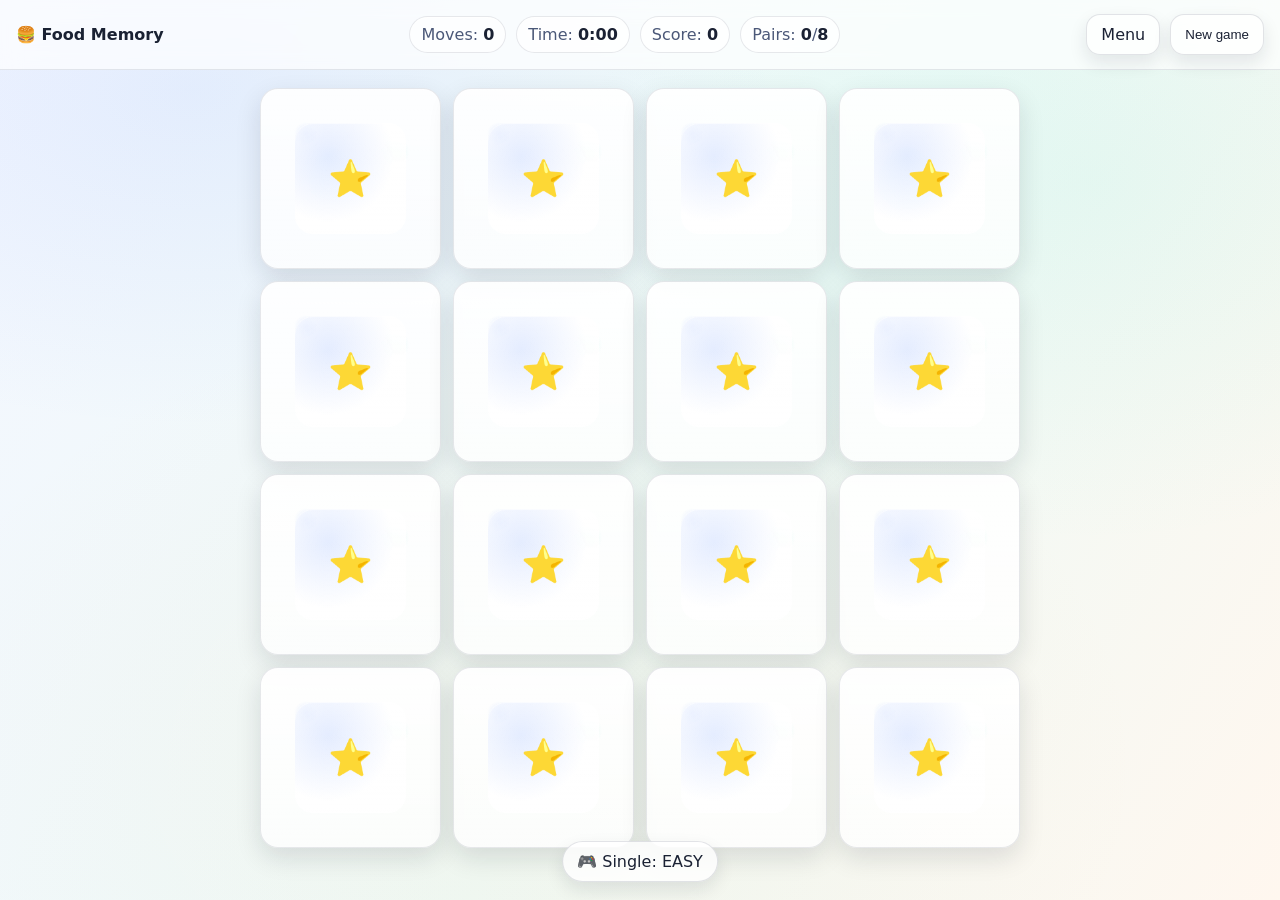
==== game.html @ fc857e8d "Add files via upload" ====
<!doctype html>
<html lang="ro">
<head>
  <meta charset="utf-8" />
  <meta name="viewport" content="width=device-width,initial-scale=1" />
  <title>Food Memory – Game</title>
  <link rel="stylesheet" href="style.css?v=20" />
</head>
<body class="gamePage">

  <header class="topbar">
    <div class="brand">🍔 Food Memory</div>

    <!-- SINGLE HUD -->
    <div id="hudSingle" class="stats">
      <div class="pill">Moves: <span id="moves">0</span></div>
      <div class="pill">Time: <span id="time">0:00</span></div>
      <div class="pill">Score: <span id="score">0</span></div>
      <div class="pill">Pairs: <span id="pairs">0</span>/<span id="totalPairs">0</span></div>
    </div>

    <!-- MULTI HUD -->
    <div id="hudMulti" class="stats hidden">
      <div class="pill">P1: <span id="p1">0</span></div>
      <div class="pill">P2: <span id="p2">0</span></div>
      <div class="pill">Turn: <span id="turn">P1</span></div>
      <div class="pill">Time: <span id="time2">0:00</span></div>
      <div class="pill">Pairs: <span id="pairs2">0</span>/<span id="totalPairs2">0</span></div>
    </div>

    <div class="actions">
      <a class="btnLink" href="index.html">Menu</a>
      <button id="newGameBtn" type="button">New game</button>
    </div>
  </header>

  <main class="wrap">
    <section id="board" class="board" aria-label="Memory board"></section>
  </main>

  <div id="toast" class="toast hidden"></div>

  <script src="game.js?v=6"></script>
</body>
</html>
---- style.css ----
:root{
  --bgA:#f4f7ff;
  --bgB:#eefaf7;
  --bgC:#fff7ef;

  --text:#1a2133;
  --muted:#4b5878;

  --shadow: 0 10px 26px rgba(15, 25, 45, .12);
  --shadow2: 0 8px 18px rgba(15, 25, 45, .10);

  --radius: 18px;

  --cardFront1: rgba(255,255,255,.92);
  --cardFront2: rgba(255,255,255,.78);

  --cardBack1: rgba(255,255,255,.95);
  --cardBack2: rgba(255,255,255,.82);

  --outlineGood: rgba(70, 200, 140, .60);
}

*{ box-sizing:border-box; }

body{
  margin:0;
  font-family: system-ui, -apple-system, Segoe UI, Roboto, Arial;
  color: var(--text);
  background:
    radial-gradient(900px 520px at 15% 10%, rgba(90,140,255,.10), transparent 65%),
    radial-gradient(800px 560px at 85% 20%, rgba(60,220,190,.08), transparent 65%),
    radial-gradient(900px 650px at 40% 85%, rgba(255,190,120,.08), transparent 70%),
    linear-gradient(120deg, var(--bgA), var(--bgB) 55%, var(--bgC));
  background-attachment: fixed;
}

/* Buttons */
button, .btnLink, .primaryBtnLink{
  cursor:pointer;
  padding:10px 14px;
  border-radius: 14px;
  border: 1px solid rgba(20,30,60,.12);
  background: rgba(255,255,255,.70);
  color: var(--text);
  box-shadow: var(--shadow2);
  transition: transform .12s ease, filter .12s ease, border-color .12s ease;
  text-decoration:none;
  display:inline-flex;
  align-items:center;
  justify-content:center;
  gap:8px;
}
button:hover, .btnLink:hover, .primaryBtnLink:hover{
  border-color: rgba(60,120,255,.28);
  transform: translateY(-1px);
  filter: brightness(1.02);
}
button:active, .btnLink:active, .primaryBtnLink:active{
  transform: translateY(1px) scale(.99);
}
.hidden{ display:none !important; }

/* MENU */
.menuWrap{
  min-height: 100vh;
  display:flex;
  align-items:center;
  justify-content:center;
  padding: 22px;
}
.menuCard{
  width: min(560px, 92vw);
  border-radius: 24px;
  background: rgba(255,255,255,.80);
  border: 1px solid rgba(20,30,60,.12);
  box-shadow: 0 22px 60px rgba(0,0,0,.18);
  padding: 18px;
}
.menuTitle{ font-size: 30px; font-weight: 900; }
.menuSubtitle{ margin-top: 6px; color: var(--muted); }
.menuSection{ margin-top: 16px; }
.menuLabel{ font-weight: 900; margin-bottom: 10px; }
.menuHint{ color: var(--muted); font-size: 13px; margin-top: 8px; }
.segmented{ display:flex; gap:10px; }
.segBtn{ flex:1; padding: 12px; }
.segBtn.active{
  border-color: rgba(60,120,255,.35);
  background: rgba(90,140,255,.14);
}
.difficultyGrid{
  display:grid;
  grid-template-columns: 1fr 1fr 1fr;
  gap: 10px;
}
.diffBtn{ padding: 12px 10px; }
.diffBtn.active{
  border-color: rgba(60,120,255,.35);
  background: rgba(90,140,255,.14);
}
.menuRow{
  display:flex;
  align-items:center;
  justify-content: space-between;
  gap: 10px;
}
.toggle{
  display:flex;
  align-items:center;
  gap: 10px;
  font-weight: 900;
}
.toggle input{ transform: scale(1.15); }
.ghostBtn{ background: rgba(255,255,255,.65); }
.primaryBtnLink{
  width:100%;
  padding: 13px 14px;
  font-weight: 900;
  background: rgba(60,120,255,.15);
  border-color: rgba(60,120,255,.28);
}
.howBox{
  margin-top: 12px;
  padding: 12px;
  border-radius: 16px;
  background: rgba(255,255,255,.65);
  border: 1px solid rgba(20,30,60,.10);
}
.howTitle{ font-weight: 900; margin-bottom: 6px; }
.howList{ margin: 0; padding-left: 18px; color: var(--muted); }
.menuFoot{ margin-top: 14px; color: var(--muted); font-size: 12px; }

/* GAME */
.topbar{
  display:flex;
  align-items:center;
  gap:14px;
  padding:14px 16px;
  position:sticky;
  top:0;
  z-index:20;
  background: rgba(255,255,255,.70);
  border-bottom: 1px solid rgba(20,30,60,.10);
  backdrop-filter: blur(10px);
}
.brand{ font-weight:900; white-space:nowrap; }
.stats{
  display:flex;
  gap:10px;
  flex-wrap:wrap;
  margin-left:auto;
  margin-right:auto;
  justify-content:center;
}
.pill{
  padding:8px 11px;
  border-radius:999px;
  background: rgba(255,255,255,.70);
  border: 1px solid rgba(20,30,60,.10);
  color: var(--muted);
  box-shadow: inset 0 1px 0 rgba(255,255,255,.65);
}
.pill span{ color: var(--text); font-weight:900; }
.actions{ display:flex; gap:10px; }

.wrap{
  padding: 18px 16px 28px;
  display:flex;
  justify-content:center;
}

.board{
  width: min(760px, 96vw);
  display:grid;
  gap: 12px;
}

.card{
  position:relative;
  aspect-ratio: 1 / 1;
  border-radius: var(--radius);
  perspective: 1000px;
}

/* scoate conturul negru la click */
.card button:focus,
.card button:focus-visible{
  outline: none !important;
}

/* focus clean doar pe tastatura */
.card button:focus-visible .inner{
  box-shadow: 0 0 0 3px rgba(90,140,255,.35), var(--shadow);
}

.card button{
  width:100%;
  height:100%;
  border:none;
  padding:0;
  background:none;
  box-shadow:none;
  cursor:pointer;
}

.inner{
  width:100%;
  height:100%;
  border-radius: var(--radius);
  transform-style: preserve-3d;
  transition: transform .32s cubic-bezier(.18, .95, .22, 1.15);
  box-shadow: var(--shadow);
}
.card.flipped .inner{ transform: rotateY(180deg); }
.card.matched .inner{ outline: 3px solid var(--outlineGood); }

.face{
  position:absolute;
  inset:0;
  border-radius: var(--radius);
  display:flex;
  align-items:center;
  justify-content:center;
  backface-visibility: hidden;
  user-select:none;
  overflow:hidden;
}

.front{
  background:
    radial-gradient(18px 18px at 25% 25%, rgba(90,140,255,.16), transparent 65%),
    radial-gradient(22px 22px at 75% 35%, rgba(60,220,190,.12), transparent 65%),
    linear-gradient(180deg, var(--cardFront1), var(--cardFront2));
  border: 1px solid rgba(20,30,60,.10);
}
.front .mark{
  width: 62%;
  height: 62%;
  border-radius: 18px;
  background:
    radial-gradient(circle at 30% 30%, rgba(90,140,255,.16), rgba(255,255,255,.70) 60%),
    linear-gradient(180deg, rgba(255,255,255,.70), rgba(255,255,255,.45));
  display:flex;
  align-items:center;
  justify-content:center;
  font-size: 36px;
  box-shadow: inset 0 1px 0 rgba(255,255,255,.60);
}

/* BACK (STABLE) */
.back{
  transform: rotateY(180deg);
  background:
    radial-gradient(28px 28px at 30% 30%, rgba(255,190,120,.14), transparent 65%),
    linear-gradient(180deg, var(--cardBack1), var(--cardBack2));
  border: 1px solid rgba(20,30,60,.10);
  position: relative;

  /* centrare sigură */
  display:flex;
  align-items:center;
  justify-content:center;
}

/* badge simplu, sub imagine */
.back::before{
  content:"";
  position:absolute;
  width: 72%;
  height: 72%;
  border-radius: 22px;
  background: rgba(255,255,255,.72);
  border: 1px solid rgba(20,30,60,.10);
  box-shadow: inset 0 1px 0 rgba(255,255,255,.7);
}

/* STICKER dinamic + centrat sigur */
.back img.food-img{
  position: relative;
  z-index: 2;
  display:block;
  margin:0;
  line-height: 0;

  /* dinamic: mare pe easy, ok pe hard */
  width: clamp(60px, 42%, 92px) !important;
  height: clamp(60px, 42%, 92px) !important;

  object-fit: contain !important;
  pointer-events: none;
  filter: drop-shadow(0 10px 12px rgba(15,25,45,.18));
}

.toast{
  position: fixed;
  left: 50%;
  bottom: 18px;
  transform: translateX(-50%);
  background: rgba(255,255,255,.82);
  border: 1px solid rgba(20,30,60,.12);
  padding: 10px 14px;
  border-radius: 999px;
  color: var(--text);
  box-shadow: var(--shadow2);
  z-index: 30;
}
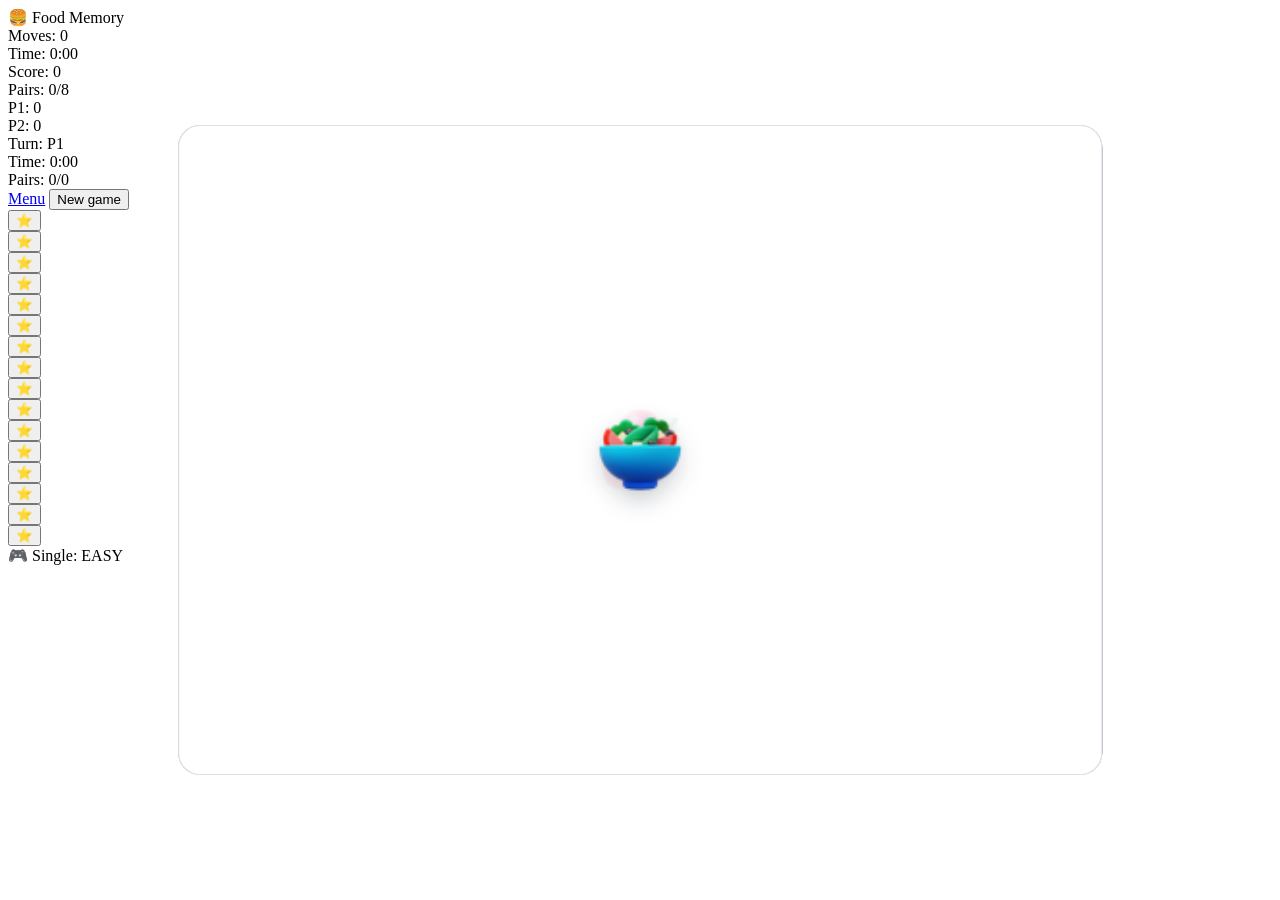
==== commit 395cfe9f: "Add files via upload" ====
--- a/game.html
+++ b/game.html
@@ -4,7 +4,7 @@
   <meta charset="utf-8" />
   <meta name="viewport" content="width=device-width,initial-scale=1" />
   <title>Food Memory – Game</title>
-  <link rel="stylesheet" href="style.css?v=20" />
+  <link rel="stylesheet" href="style.css?v=999" />
 </head>
 <body class="gamePage">
 
--- a/style.css
+++ b/style.css
@@ -1,305 +1,43 @@
-:root{
-  --bgA:#f4f7ff;
-  --bgB:#eefaf7;
-  --bgC:#fff7ef;
+/* === OVERRIDE FINAL: back/sticker centrat garantat === */
+.face.back{
+  position: absolute !important;
+  inset: 0 !important;
+  overflow: hidden !important;
+  border-radius: var(--radius) !important;
 
-  --text:#1a2133;
-  --muted:#4b5878;
-
-  --shadow: 0 10px 26px rgba(15, 25, 45, .12);
-  --shadow2: 0 8px 18px rgba(15, 25, 45, .10);
-
-  --radius: 18px;
-
-  --cardFront1: rgba(255,255,255,.92);
-  --cardFront2: rgba(255,255,255,.78);
-
-  --cardBack1: rgba(255,255,255,.95);
-  --cardBack2: rgba(255,255,255,.82);
-
-  --outlineGood: rgba(70, 200, 140, .60);
+  /* nu mai folosim flex/grid aici */
+  display: block !important;
 }
 
-*{ box-sizing:border-box; }
+.face.back::before{
+  content: "" !important;
+  position: absolute !important;
+  left: 50% !important;
+  top: 50% !important;
+  transform: translate(-50%, -50%) !important;
 
-body{
-  margin:0;
-  font-family: system-ui, -apple-system, Segoe UI, Roboto, Arial;
-  color: var(--text);
-  background:
-    radial-gradient(900px 520px at 15% 10%, rgba(90,140,255,.10), transparent 65%),
-    radial-gradient(800px 560px at 85% 20%, rgba(60,220,190,.08), transparent 65%),
-    radial-gradient(900px 650px at 40% 85%, rgba(255,190,120,.08), transparent 70%),
-    linear-gradient(120deg, var(--bgA), var(--bgB) 55%, var(--bgC));
-  background-attachment: fixed;
+  width: 72% !important;
+  height: 72% !important;
+  border-radius: 22px !important;
+
+  background: rgba(255,255,255,.72) !important;
+  border: 1px solid rgba(20,30,60,.10) !important;
+  box-shadow: inset 0 1px 0 rgba(255,255,255,.7) !important;
 }
 
-/* Buttons */
-button, .btnLink, .primaryBtnLink{
-  cursor:pointer;
-  padding:10px 14px;
-  border-radius: 14px;
-  border: 1px solid rgba(20,30,60,.12);
-  background: rgba(255,255,255,.70);
-  color: var(--text);
-  box-shadow: var(--shadow2);
-  transition: transform .12s ease, filter .12s ease, border-color .12s ease;
-  text-decoration:none;
-  display:inline-flex;
-  align-items:center;
-  justify-content:center;
-  gap:8px;
-}
-button:hover, .btnLink:hover, .primaryBtnLink:hover{
-  border-color: rgba(60,120,255,.28);
-  transform: translateY(-1px);
-  filter: brightness(1.02);
-}
-button:active, .btnLink:active, .primaryBtnLink:active{
-  transform: translateY(1px) scale(.99);
-}
-.hidden{ display:none !important; }
+.face.back img.food-img{
+  position: absolute !important;
+  left: 50% !important;
+  top: 50% !important;
+  transform: translate(-50%, -50%) !important;
 
-/* MENU */
-.menuWrap{
-  min-height: 100vh;
-  display:flex;
-  align-items:center;
-  justify-content:center;
-  padding: 22px;
-}
-.menuCard{
-  width: min(560px, 92vw);
-  border-radius: 24px;
-  background: rgba(255,255,255,.80);
-  border: 1px solid rgba(20,30,60,.12);
-  box-shadow: 0 22px 60px rgba(0,0,0,.18);
-  padding: 18px;
-}
-.menuTitle{ font-size: 30px; font-weight: 900; }
-.menuSubtitle{ margin-top: 6px; color: var(--muted); }
-.menuSection{ margin-top: 16px; }
-.menuLabel{ font-weight: 900; margin-bottom: 10px; }
-.menuHint{ color: var(--muted); font-size: 13px; margin-top: 8px; }
-.segmented{ display:flex; gap:10px; }
-.segBtn{ flex:1; padding: 12px; }
-.segBtn.active{
-  border-color: rgba(60,120,255,.35);
-  background: rgba(90,140,255,.14);
-}
-.difficultyGrid{
-  display:grid;
-  grid-template-columns: 1fr 1fr 1fr;
-  gap: 10px;
-}
-.diffBtn{ padding: 12px 10px; }
-.diffBtn.active{
-  border-color: rgba(60,120,255,.35);
-  background: rgba(90,140,255,.14);
-}
-.menuRow{
-  display:flex;
-  align-items:center;
-  justify-content: space-between;
-  gap: 10px;
-}
-.toggle{
-  display:flex;
-  align-items:center;
-  gap: 10px;
-  font-weight: 900;
-}
-.toggle input{ transform: scale(1.15); }
-.ghostBtn{ background: rgba(255,255,255,.65); }
-.primaryBtnLink{
-  width:100%;
-  padding: 13px 14px;
-  font-weight: 900;
-  background: rgba(60,120,255,.15);
-  border-color: rgba(60,120,255,.28);
-}
-.howBox{
-  margin-top: 12px;
-  padding: 12px;
-  border-radius: 16px;
-  background: rgba(255,255,255,.65);
-  border: 1px solid rgba(20,30,60,.10);
-}
-.howTitle{ font-weight: 900; margin-bottom: 6px; }
-.howList{ margin: 0; padding-left: 18px; color: var(--muted); }
-.menuFoot{ margin-top: 14px; color: var(--muted); font-size: 12px; }
-
-/* GAME */
-.topbar{
-  display:flex;
-  align-items:center;
-  gap:14px;
-  padding:14px 16px;
-  position:sticky;
-  top:0;
-  z-index:20;
-  background: rgba(255,255,255,.70);
-  border-bottom: 1px solid rgba(20,30,60,.10);
-  backdrop-filter: blur(10px);
-}
-.brand{ font-weight:900; white-space:nowrap; }
-.stats{
-  display:flex;
-  gap:10px;
-  flex-wrap:wrap;
-  margin-left:auto;
-  margin-right:auto;
-  justify-content:center;
-}
-.pill{
-  padding:8px 11px;
-  border-radius:999px;
-  background: rgba(255,255,255,.70);
-  border: 1px solid rgba(20,30,60,.10);
-  color: var(--muted);
-  box-shadow: inset 0 1px 0 rgba(255,255,255,.65);
-}
-.pill span{ color: var(--text); font-weight:900; }
-.actions{ display:flex; gap:10px; }
-
-.wrap{
-  padding: 18px 16px 28px;
-  display:flex;
-  justify-content:center;
-}
-
-.board{
-  width: min(760px, 96vw);
-  display:grid;
-  gap: 12px;
-}
-
-.card{
-  position:relative;
-  aspect-ratio: 1 / 1;
-  border-radius: var(--radius);
-  perspective: 1000px;
-}
-
-/* scoate conturul negru la click */
-.card button:focus,
-.card button:focus-visible{
-  outline: none !important;
-}
-
-/* focus clean doar pe tastatura */
-.card button:focus-visible .inner{
-  box-shadow: 0 0 0 3px rgba(90,140,255,.35), var(--shadow);
-}
-
-.card button{
-  width:100%;
-  height:100%;
-  border:none;
-  padding:0;
-  background:none;
-  box-shadow:none;
-  cursor:pointer;
-}
-
-.inner{
-  width:100%;
-  height:100%;
-  border-radius: var(--radius);
-  transform-style: preserve-3d;
-  transition: transform .32s cubic-bezier(.18, .95, .22, 1.15);
-  box-shadow: var(--shadow);
-}
-.card.flipped .inner{ transform: rotateY(180deg); }
-.card.matched .inner{ outline: 3px solid var(--outlineGood); }
-
-.face{
-  position:absolute;
-  inset:0;
-  border-radius: var(--radius);
-  display:flex;
-  align-items:center;
-  justify-content:center;
-  backface-visibility: hidden;
-  user-select:none;
-  overflow:hidden;
-}
-
-.front{
-  background:
-    radial-gradient(18px 18px at 25% 25%, rgba(90,140,255,.16), transparent 65%),
-    radial-gradient(22px 22px at 75% 35%, rgba(60,220,190,.12), transparent 65%),
-    linear-gradient(180deg, var(--cardFront1), var(--cardFront2));
-  border: 1px solid rgba(20,30,60,.10);
-}
-.front .mark{
-  width: 62%;
-  height: 62%;
-  border-radius: 18px;
-  background:
-    radial-gradient(circle at 30% 30%, rgba(90,140,255,.16), rgba(255,255,255,.70) 60%),
-    linear-gradient(180deg, rgba(255,255,255,.70), rgba(255,255,255,.45));
-  display:flex;
-  align-items:center;
-  justify-content:center;
-  font-size: 36px;
-  box-shadow: inset 0 1px 0 rgba(255,255,255,.60);
-}
-
-/* BACK (STABLE) */
-.back{
-  transform: rotateY(180deg);
-  background:
-    radial-gradient(28px 28px at 30% 30%, rgba(255,190,120,.14), transparent 65%),
-    linear-gradient(180deg, var(--cardBack1), var(--cardBack2));
-  border: 1px solid rgba(20,30,60,.10);
-  position: relative;
-
-  /* centrare sigură */
-  display:flex;
-  align-items:center;
-  justify-content:center;
-}
-
-/* badge simplu, sub imagine */
-.back::before{
-  content:"";
-  position:absolute;
-  width: 72%;
-  height: 72%;
-  border-radius: 22px;
-  background: rgba(255,255,255,.72);
-  border: 1px solid rgba(20,30,60,.10);
-  box-shadow: inset 0 1px 0 rgba(255,255,255,.7);
-}
-
-/* STICKER dinamic + centrat sigur */
-.back img.food-img{
-  position: relative;
-  z-index: 2;
-  display:block;
-  margin:0;
-  line-height: 0;
-
-  /* dinamic: mare pe easy, ok pe hard */
-  width: clamp(60px, 42%, 92px) !important;
-  height: clamp(60px, 42%, 92px) !important;
+  /* mărime adaptivă: mare pe easy, ok pe hard */
+  width: clamp(64px, 42%, 96px) !important;
+  height: clamp(64px, 42%, 96px) !important;
 
   object-fit: contain !important;
-  pointer-events: none;
-  filter: drop-shadow(0 10px 12px rgba(15,25,45,.18));
+  pointer-events: none !important;
+  display: block !important;
+  margin: 0 !important;
+  filter: drop-shadow(0 10px 12px rgba(15,25,45,.18)) !important;
 }
-
-.toast{
-  position: fixed;
-  left: 50%;
-  bottom: 18px;
-  transform: translateX(-50%);
-  background: rgba(255,255,255,.82);
-  border: 1px solid rgba(20,30,60,.12);
-  padding: 10px 14px;
-  border-radius: 999px;
-  color: var(--text);
-  box-shadow: var(--shadow2);
-  z-index: 30;
-}
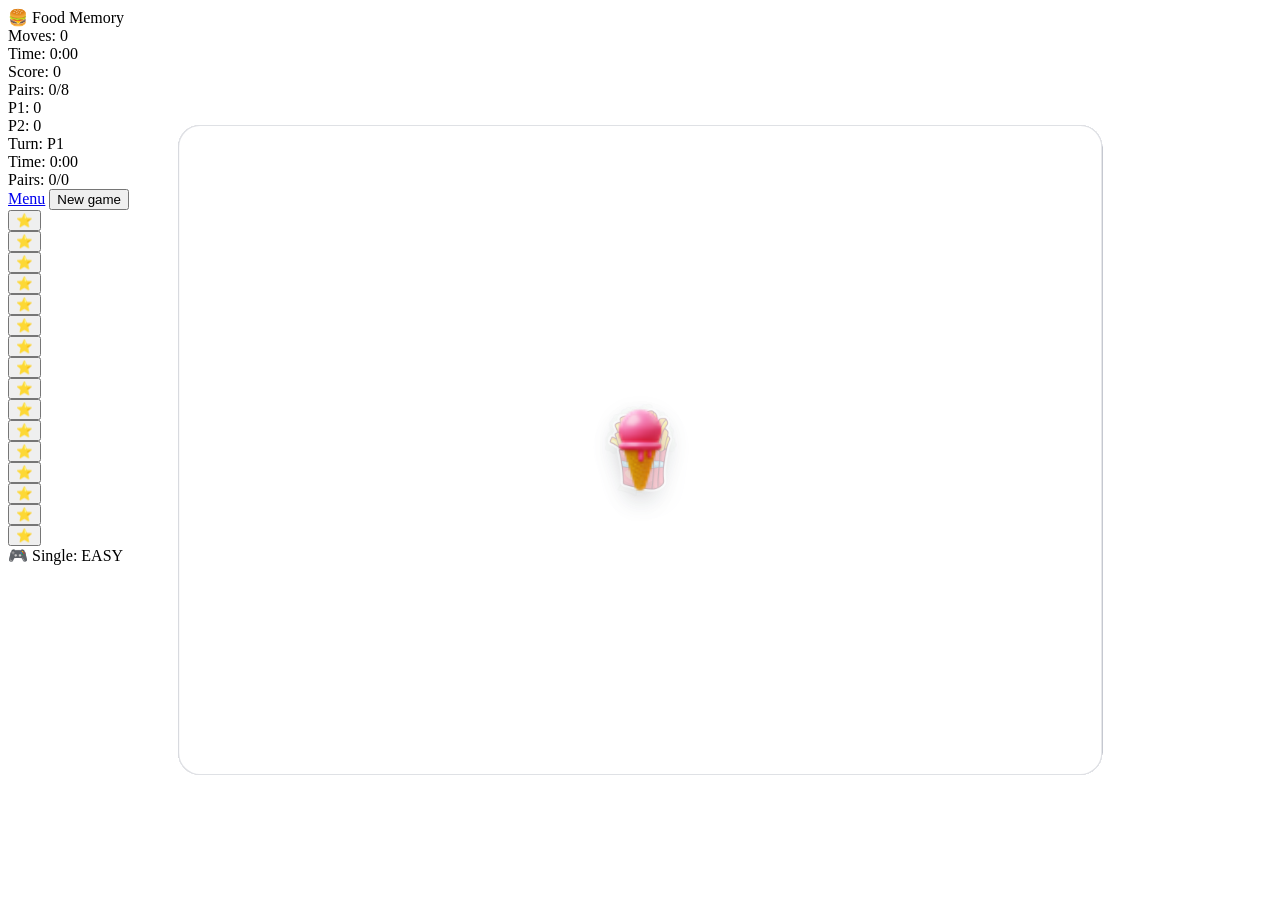
==== commit 3009118c: "Add files via upload" ====
--- a/game.html
+++ b/game.html
@@ -4,7 +4,7 @@
   <meta charset="utf-8" />
   <meta name="viewport" content="width=device-width,initial-scale=1" />
   <title>Food Memory – Game</title>
-  <link rel="stylesheet" href="style.css?v=999" />
+  <link rel="stylesheet" href="./style.css" />
 </head>
 <body class="gamePage">
 
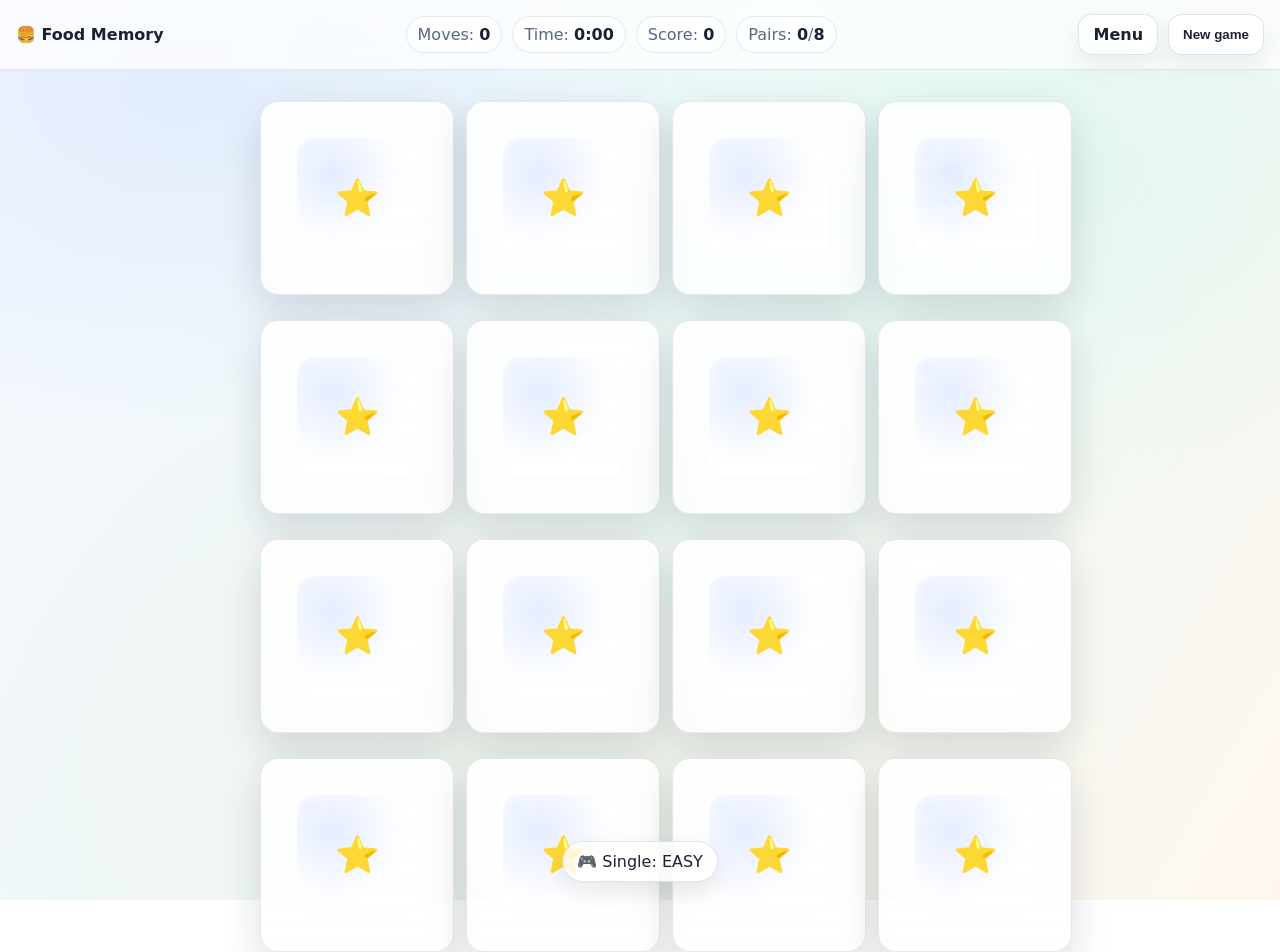
==== commit 035251f5: "Add files via upload" ====
--- a/game.html
+++ b/game.html
@@ -4,7 +4,8 @@
   <meta charset="utf-8" />
   <meta name="viewport" content="width=device-width,initial-scale=1" />
   <title>Food Memory – Game</title>
-  <link rel="stylesheet" href="./style.css" />
+  <link rel="stylesheet" href="style.css?v=10" />
+
 </head>
 <body class="gamePage">
 
--- a/style.css
+++ b/style.css
@@ -1,43 +1,356 @@
-/* === OVERRIDE FINAL: back/sticker centrat garantat === */
-.face.back{
-  position: absolute !important;
-  inset: 0 !important;
-  overflow: hidden !important;
-  border-radius: var(--radius) !important;
-
-  /* nu mai folosim flex/grid aici */
-  display: block !important;
-}
-
-.face.back::before{
-  content: "" !important;
-  position: absolute !important;
-  left: 50% !important;
-  top: 50% !important;
-  transform: translate(-50%, -50%) !important;
-
-  width: 72% !important;
-  height: 72% !important;
-  border-radius: 22px !important;
-
-  background: rgba(255,255,255,.72) !important;
-  border: 1px solid rgba(20,30,60,.10) !important;
-  box-shadow: inset 0 1px 0 rgba(255,255,255,.7) !important;
-}
-
-.face.back img.food-img{
-  position: absolute !important;
-  left: 50% !important;
-  top: 50% !important;
-  transform: translate(-50%, -50%) !important;
-
-  /* mărime adaptivă: mare pe easy, ok pe hard */
-  width: clamp(64px, 42%, 96px) !important;
-  height: clamp(64px, 42%, 96px) !important;
-
-  object-fit: contain !important;
-  pointer-events: none !important;
-  display: block !important;
-  margin: 0 !important;
-  filter: drop-shadow(0 10px 12px rgba(15,25,45,.18)) !important;
-}
+:root{
+  --bg1:#f4f7ff;
+  --bg2:#eefaf7;
+  --bg3:#fff7ef;
+
+  --text:#1a2133;
+  --muted:#5a6686;
+
+  --card:#ffffffcc;
+  --stroke: rgba(20,30,60,.12);
+  --shadow: 0 16px 40px rgba(15,25,45,.14);
+
+  --r: 18px;
+  --good: rgba(70,200,140,.55);
+}
+
+*{ box-sizing:border-box; }
+
+body{
+  margin:0;
+  font-family: system-ui, -apple-system, Segoe UI, Roboto, Arial;
+  color: var(--text);
+  background:
+    radial-gradient(900px 520px at 15% 10%, rgba(90,140,255,.10), transparent 65%),
+    radial-gradient(800px 560px at 85% 20%, rgba(60,220,190,.08), transparent 65%),
+    radial-gradient(900px 650px at 40% 85%, rgba(255,190,120,.08), transparent 70%),
+    linear-gradient(120deg, var(--bg1), var(--bg2) 55%, var(--bg3));
+  background-attachment: fixed;
+}
+
+.hidden{ display:none !important; }
+
+/* ====== MENU PAGE ====== */
+.menuWrap{
+  min-height:100vh;
+  display:flex;
+  align-items:center;
+  justify-content:center;
+  padding: 22px;
+}
+
+.menuCard{
+  width: min(560px, 92vw);
+  background: var(--card);
+  border: 1px solid var(--stroke);
+  border-radius: 26px;
+  box-shadow: 0 22px 70px rgba(0,0,0,.18);
+  padding: 18px;
+  backdrop-filter: blur(10px);
+}
+
+.menuTitle{
+  font-size: 30px;
+  font-weight: 900;
+  display:flex;
+  gap:10px;
+  align-items:center;
+}
+
+.menuSubtitle{
+  margin-top: 6px;
+  color: var(--muted);
+  font-size: 14px;
+}
+
+.menuSection{ margin-top: 16px; }
+.menuLabel{ font-weight: 900; margin-bottom: 10px; }
+.menuHint{ color: var(--muted); font-size: 13px; margin-top: 8px; }
+
+.segmented{
+  display:flex;
+  gap:10px;
+  background: rgba(255,255,255,.55);
+  padding: 8px;
+  border-radius: 18px;
+  border: 1px solid rgba(20,30,60,.08);
+}
+
+.segBtn{
+  flex:1;
+  padding: 12px;
+  border-radius: 14px;
+  border: 1px solid rgba(20,30,60,.10);
+  background: rgba(255,255,255,.70);
+  box-shadow: 0 10px 24px rgba(15,25,45,.08);
+  font-weight: 800;
+  cursor:pointer;
+  transition: transform .12s ease, border-color .12s ease, background .12s ease;
+}
+.segBtn:hover{ transform: translateY(-1px); border-color: rgba(60,120,255,.28); }
+.segBtn.active{
+  background: rgba(90,140,255,.14);
+  border-color: rgba(60,120,255,.35);
+}
+
+.difficultyGrid{
+  display:grid;
+  grid-template-columns: 1fr 1fr 1fr;
+  gap: 10px;
+}
+
+.diffBtn{
+  padding: 12px 10px;
+  border-radius: 14px;
+  border: 1px solid rgba(20,30,60,.10);
+  background: rgba(255,255,255,.70);
+  box-shadow: 0 10px 24px rgba(15,25,45,.08);
+  font-weight: 800;
+  cursor:pointer;
+  transition: transform .12s ease, border-color .12s ease, background .12s ease;
+}
+.diffBtn:hover{ transform: translateY(-1px); border-color: rgba(60,120,255,.28); }
+.diffBtn.active{
+  background: rgba(90,140,255,.14);
+  border-color: rgba(60,120,255,.35);
+}
+
+.menuRow{
+  display:flex;
+  align-items:center;
+  justify-content: space-between;
+  gap: 10px;
+}
+
+.toggle{
+  display:flex;
+  align-items:center;
+  gap:10px;
+  font-weight: 900;
+}
+.toggle input{ transform: scale(1.15); }
+
+.ghostBtn{
+  padding: 10px 12px;
+  border-radius: 14px;
+  border: 1px solid rgba(20,30,60,.10);
+  background: rgba(255,255,255,.65);
+  cursor:pointer;
+  font-weight: 800;
+}
+
+.howBox{
+  margin-top: 12px;
+  padding: 12px;
+  border-radius: 16px;
+  background: rgba(255,255,255,.65);
+  border: 1px solid rgba(20,30,60,.10);
+}
+
+.howTitle{ font-weight: 900; margin-bottom: 6px; }
+.howList{ margin:0; padding-left: 18px; color: var(--muted); }
+
+.primaryBtnLink{
+  width:100%;
+  display:flex;
+  justify-content:center;
+  align-items:center;
+  text-decoration:none;
+  padding: 14px 14px;
+  border-radius: 16px;
+  font-weight: 900;
+  border: 1px solid rgba(60,120,255,.30);
+  background: rgba(60,120,255,.16);
+  box-shadow: 0 16px 38px rgba(60,120,255,.12);
+  color: var(--text);
+  transition: transform .12s ease, filter .12s ease;
+}
+.primaryBtnLink:hover{ transform: translateY(-1px); filter: brightness(1.03); }
+.primaryBtnLink:active{ transform: translateY(1px) scale(.99); }
+
+.menuFoot{ margin-top: 14px; color: var(--muted); font-size: 12px; }
+
+/* ====== GAME PAGE ====== */
+.topbar{
+  display:flex;
+  align-items:center;
+  gap:14px;
+  padding: 14px 16px;
+  position: sticky;
+  top:0;
+  z-index:20;
+  background: rgba(255,255,255,.72);
+  border-bottom: 1px solid rgba(20,30,60,.10);
+  backdrop-filter: blur(10px);
+}
+
+.brand{
+  font-weight: 900;
+  white-space: nowrap;
+}
+
+.stats{
+  display:flex;
+  gap:10px;
+  flex-wrap: wrap;
+  margin-left:auto;
+  margin-right:auto;
+  justify-content:center;
+}
+
+.pill{
+  padding: 8px 11px;
+  border-radius: 999px;
+  background: rgba(255,255,255,.70);
+  border: 1px solid rgba(20,30,60,.10);
+  color: var(--muted);
+  box-shadow: inset 0 1px 0 rgba(255,255,255,.65);
+}
+.pill span{ color: var(--text); font-weight: 900; }
+
+.actions{ display:flex; gap:10px; }
+
+.btnLink, button{
+  cursor:pointer;
+  padding: 10px 14px;
+  border-radius: 14px;
+  border: 1px solid rgba(20,30,60,.12);
+  background: rgba(255,255,255,.70);
+  color: var(--text);
+  box-shadow: 0 10px 24px rgba(15,25,45,.08);
+  text-decoration:none;
+  font-weight: 800;
+  transition: transform .12s ease, border-color .12s ease;
+}
+.btnLink:hover, button:hover{
+  transform: translateY(-1px);
+  border-color: rgba(60,120,255,.28);
+}
+.btnLink:active, button:active{
+  transform: translateY(1px) scale(.99);
+}
+
+.wrap{
+  padding: 18px 16px 28px;
+  display:flex;
+  justify-content:center;
+}
+
+.board{
+  width: min(760px, 96vw);
+  display:grid;
+  gap: 12px;
+}
+
+.card{
+  position: relative;
+  aspect-ratio: 1 / 1;
+  border-radius: var(--r);
+  perspective: 1000px;
+}
+
+.card button{
+  width:100%;
+  height:100%;
+  padding:0;
+  border:none;
+  background:none;
+  box-shadow:none;
+}
+.card button:focus,
+.card button:focus-visible{ outline:none; }
+
+.inner{
+  width:100%;
+  height:100%;
+  border-radius: var(--r);
+  transform-style: preserve-3d;
+  transition: transform .32s cubic-bezier(.18, .95, .22, 1.15);
+  box-shadow: var(--shadow);
+}
+.card.flipped .inner{ transform: rotateY(180deg); }
+.card.matched .inner{ outline: 3px solid var(--good); }
+
+.face{
+  position:absolute;
+  inset:0;
+  border-radius: var(--r);
+  backface-visibility: hidden;
+  overflow:hidden;
+  border: 1px solid rgba(20,30,60,.10);
+}
+
+.front{
+  display:flex;
+  align-items:center;
+  justify-content:center;
+  background:
+    radial-gradient(18px 18px at 25% 25%, rgba(90,140,255,.16), transparent 65%),
+    radial-gradient(22px 22px at 75% 35%, rgba(60,220,190,.12), transparent 65%),
+    linear-gradient(180deg, rgba(255,255,255,.92), rgba(255,255,255,.78));
+}
+
+.front .mark{
+  width: 62%;
+  height: 62%;
+  border-radius: 18px;
+  background:
+    radial-gradient(circle at 30% 30%, rgba(90,140,255,.16), rgba(255,255,255,.70) 60%),
+    linear-gradient(180deg, rgba(255,255,255,.70), rgba(255,255,255,.45));
+  display:flex;
+  align-items:center;
+  justify-content:center;
+  font-size: 36px;
+}
+
+/* BACK – centrare absolută garantată (nu se taie, nu se duce sus) */
+.back{
+  transform: rotateY(180deg);
+  background:
+    radial-gradient(28px 28px at 30% 30%, rgba(255,190,120,.14), transparent 65%),
+    linear-gradient(180deg, rgba(255,255,255,.95), rgba(255,255,255,.82));
+  position: relative;
+}
+
+/* badge */
+.back::before{
+  content:"";
+  position:absolute;
+  left:50%;
+  top:50%;
+  transform: translate(-50%,-50%);
+  width:72%;
+  height:72%;
+  border-radius: 22px;
+  background: rgba(255,255,255,.72);
+  border: 1px solid rgba(20,30,60,.10);
+  box-shadow: inset 0 1px 0 rgba(255,255,255,.7);
+}
+
+/* sticker */
+.back img.food-img{
+  position:absolute;
+  left:50%;
+  top:50%;
+  transform: translate(-50%,-50%);
+  width: clamp(64px, 42%, 96px);
+  height: clamp(64px, 42%, 96px);
+  object-fit: contain;
+  display:block;
+  pointer-events:none;
+  filter: drop-shadow(0 10px 12px rgba(15,25,45,.18));
+}
+
+.toast{
+  position: fixed;
+  left: 50%;
+  bottom: 18px;
+  transform: translateX(-50%);
+  background: rgba(255,255,255,.82);
+  border: 1px solid rgba(20,30,60,.12);
+  padding: 10px 14px;
+  border-radius: 999px;
+  color: var(--text);
+  box-shadow: 0 10px 24px rgba(15,25,45,.10);
+  z-index: 30;
+}
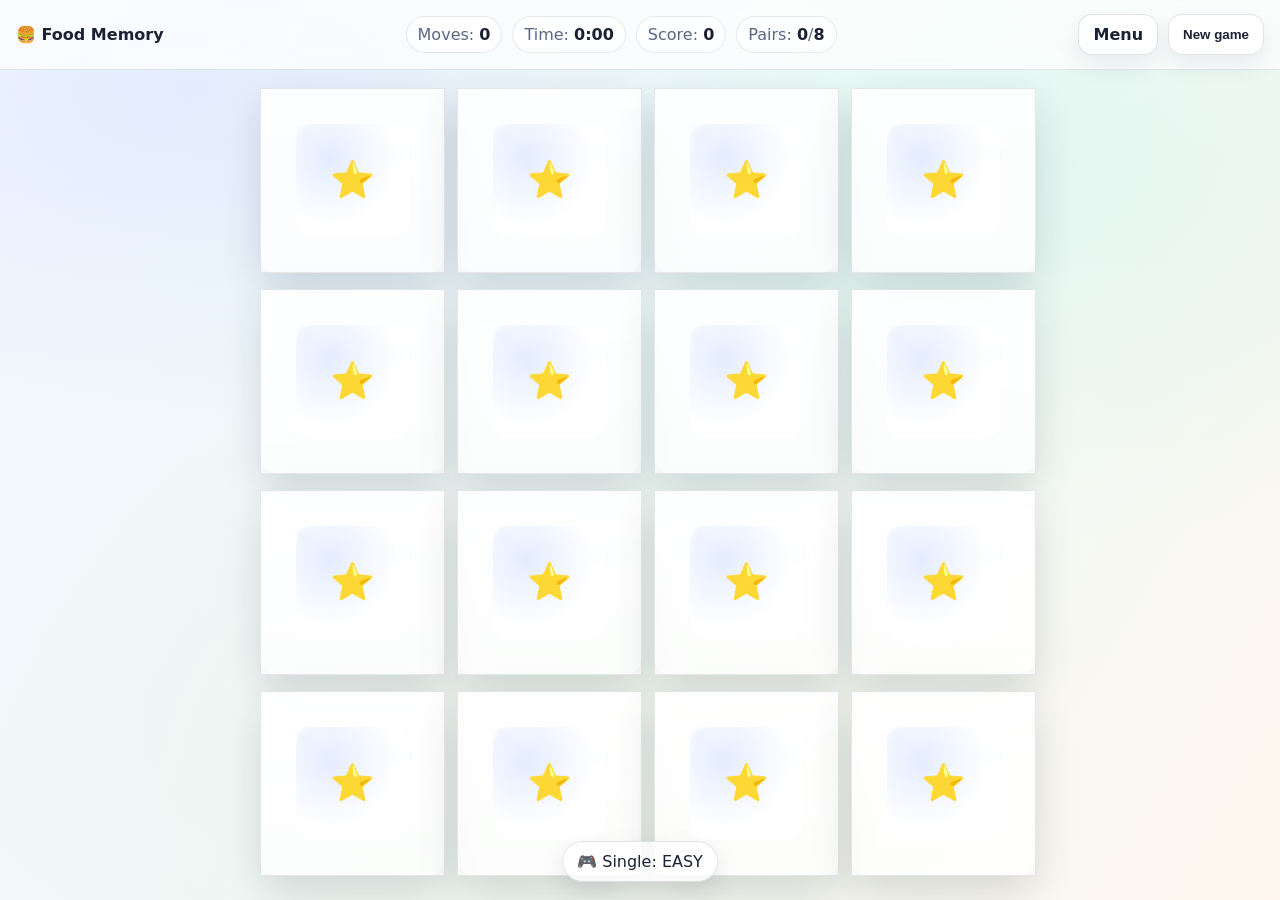
==== commit fe03e612: "Add files via upload" ====
--- a/game.html
+++ b/game.html
@@ -4,7 +4,8 @@
   <meta charset="utf-8" />
   <meta name="viewport" content="width=device-width,initial-scale=1" />
   <title>Food Memory – Game</title>
-  <link rel="stylesheet" href="style.css?v=10" />
+ <link rel="stylesheet" href="./style.css?v=11">
+
 
 </head>
 <body class="gamePage">
--- a/style.css
+++ b/style.css
@@ -354,3 +354,105 @@
   box-shadow: 0 10px 24px rgba(15,25,45,.10);
   z-index: 30;
 }
+/* =========================
+   FIX FLIP CARD DEFINITIV
+   ========================= */
+
+.card{
+  perspective: 1000px !important;
+}
+
+.card .inner{
+  position: relative !important;
+  width: 100%;
+  height: 100%;
+}
+
+/* FETELE */
+.card .face{
+  position: absolute !important;
+  inset: 0 !important;
+  border-radius: var(--radius);
+  backface-visibility: hidden !important;
+  transition: transform .45s ease, opacity .25s ease;
+}
+
+/* FRONT (⭐) */
+.card .front{
+  z-index: 2 !important;
+  transform: rotateY(0deg) !important;
+  opacity: 1 !important;
+}
+
+/* BACK (IMAGINE) */
+.card .back{
+  z-index: 1 !important;
+  transform: rotateY(180deg) !important;
+  opacity: 0 !important;
+}
+
+/* CÂND CARDUL E ÎNTORS */
+.card.flipped .front{
+  transform: rotateY(180deg) !important;
+  opacity: 0 !important;
+  z-index: 1 !important;
+}
+
+.card.flipped .back{
+  transform: rotateY(0deg) !important;
+  opacity: 1 !important;
+  z-index: 2 !important;
+}
+/* =========================
+   FIX: FLIP doar pe .inner
+   (anulează dublu-flip)
+   ========================= */
+
+.card { perspective: 1000px !important; }
+
+.card .inner{
+  transform-style: preserve-3d !important;
+  transition: transform .32s cubic-bezier(.18, .95, .22, 1.15) !important;
+  transform: rotateY(0deg) !important;
+}
+
+.card.flipped .inner{
+  transform: rotateY(180deg) !important;
+}
+
+/* fețele NU se mai animă separat */
+.card .face{
+  position: absolute !important;
+  inset: 0 !important;
+  backface-visibility: hidden !important;
+  opacity: 1 !important;
+  z-index: auto !important;
+  transition: none !important;
+}
+
+/* front = normal */
+.card .front{
+  transform: rotateY(0deg) !important;
+}
+
+/* back = rotit 180 ca să apară când inner se întoarce */
+.card .back{
+  transform: rotateY(180deg) !important;
+}
+
+/* anulăm complet orice reguli vechi care schimbau opacități/z-index */
+.card.flipped .front,
+.card.flipped .back{
+  opacity: 1 !important;
+}
+
+/* centru sticker */
+.card .back img.food-img{
+  position:absolute !important;
+  left:50% !important;
+  top:50% !important;
+  transform: translate(-50%,-50%) !important;
+  width: clamp(64px, 42%, 96px) !important;
+  height: clamp(64px, 42%, 96px) !important;
+  object-fit: contain !important;
+}
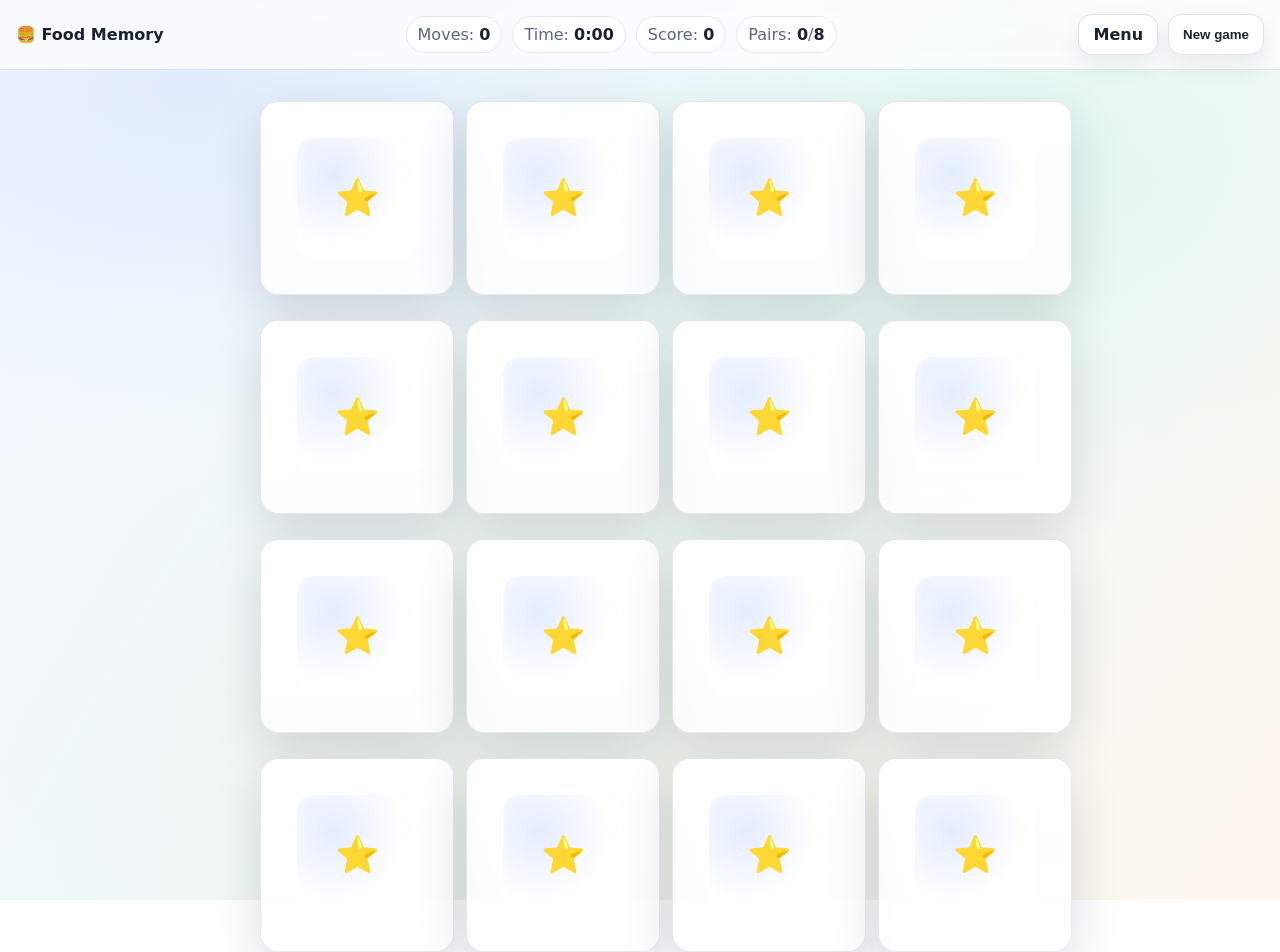
==== commit 2b8bcdfd: "Add files via upload" ====
--- a/game.html
+++ b/game.html
@@ -4,7 +4,8 @@
   <meta charset="utf-8" />
   <meta name="viewport" content="width=device-width,initial-scale=1" />
   <title>Food Memory – Game</title>
- <link rel="stylesheet" href="./style.css?v=11">
+ <link rel="stylesheet" href="./style.css?v=50">
+
 
 
 </head>
--- a/style.css
+++ b/style.css
@@ -6,16 +6,19 @@
   --text:#1a2133;
   --muted:#5a6686;
 
-  --card:#ffffffcc;
   --stroke: rgba(20,30,60,.12);
-  --shadow: 0 16px 40px rgba(15,25,45,.14);
+  --card: rgba(255,255,255,.82);
+
+  --shadow: 0 18px 50px rgba(15,25,45,.14);
+  --shadowSoft: 0 10px 26px rgba(15,25,45,.10);
 
   --r: 18px;
   --good: rgba(70,200,140,.55);
 }
 
+/* base */
 *{ box-sizing:border-box; }
-
+html, body{ height:100%; }
 body{
   margin:0;
   font-family: system-ui, -apple-system, Segoe UI, Roboto, Arial;
@@ -30,7 +33,9 @@
 
 .hidden{ display:none !important; }
 
-/* ====== MENU PAGE ====== */
+/* ---------------------------------------
+   MENU PAGE
+---------------------------------------- */
 .menuWrap{
   min-height:100vh;
   display:flex;
@@ -44,8 +49,8 @@
   background: var(--card);
   border: 1px solid var(--stroke);
   border-radius: 26px;
+  padding: 18px;
   box-shadow: 0 22px 70px rgba(0,0,0,.18);
-  padding: 18px;
   backdrop-filter: blur(10px);
 }
 
@@ -53,8 +58,8 @@
   font-size: 30px;
   font-weight: 900;
   display:flex;
+  align-items:center;
   gap:10px;
-  align-items:center;
 }
 
 .menuSubtitle{
@@ -81,9 +86,9 @@
   padding: 12px;
   border-radius: 14px;
   border: 1px solid rgba(20,30,60,.10);
-  background: rgba(255,255,255,.70);
+  background: rgba(255,255,255,.75);
   box-shadow: 0 10px 24px rgba(15,25,45,.08);
-  font-weight: 800;
+  font-weight: 850;
   cursor:pointer;
   transition: transform .12s ease, border-color .12s ease, background .12s ease;
 }
@@ -103,9 +108,9 @@
   padding: 12px 10px;
   border-radius: 14px;
   border: 1px solid rgba(20,30,60,.10);
-  background: rgba(255,255,255,.70);
+  background: rgba(255,255,255,.75);
   box-shadow: 0 10px 24px rgba(15,25,45,.08);
-  font-weight: 800;
+  font-weight: 850;
   cursor:pointer;
   transition: transform .12s ease, border-color .12s ease, background .12s ease;
 }
@@ -136,7 +141,8 @@
   border: 1px solid rgba(20,30,60,.10);
   background: rgba(255,255,255,.65);
   cursor:pointer;
-  font-weight: 800;
+  font-weight: 850;
+  box-shadow: 0 10px 24px rgba(15,25,45,.06);
 }
 
 .howBox{
@@ -146,7 +152,6 @@
   background: rgba(255,255,255,.65);
   border: 1px solid rgba(20,30,60,.10);
 }
-
 .howTitle{ font-weight: 900; margin-bottom: 6px; }
 .howList{ margin:0; padding-left: 18px; color: var(--muted); }
 
@@ -158,7 +163,7 @@
   text-decoration:none;
   padding: 14px 14px;
   border-radius: 16px;
-  font-weight: 900;
+  font-weight: 950;
   border: 1px solid rgba(60,120,255,.30);
   background: rgba(60,120,255,.16);
   box-shadow: 0 16px 38px rgba(60,120,255,.12);
@@ -170,7 +175,9 @@
 
 .menuFoot{ margin-top: 14px; color: var(--muted); font-size: 12px; }
 
-/* ====== GAME PAGE ====== */
+/* ---------------------------------------
+   GAME PAGE TOP BAR
+---------------------------------------- */
 .topbar{
   display:flex;
   align-items:center;
@@ -210,6 +217,7 @@
 
 .actions{ display:flex; gap:10px; }
 
+/* buttons / links in game */
 .btnLink, button{
   cursor:pointer;
   padding: 10px 14px;
@@ -219,7 +227,7 @@
   color: var(--text);
   box-shadow: 0 10px 24px rgba(15,25,45,.08);
   text-decoration:none;
-  font-weight: 800;
+  font-weight: 850;
   transition: transform .12s ease, border-color .12s ease;
 }
 .btnLink:hover, button:hover{
@@ -230,6 +238,9 @@
   transform: translateY(1px) scale(.99);
 }
 
+/* ---------------------------------------
+   BOARD
+---------------------------------------- */
 .wrap{
   padding: 18px 16px 28px;
   display:flex;
@@ -242,6 +253,7 @@
   gap: 12px;
 }
 
+/* CARD */
 .card{
   position: relative;
   aspect-ratio: 1 / 1;
@@ -256,6 +268,7 @@
   border:none;
   background:none;
   box-shadow:none;
+  cursor:pointer;
 }
 .card button:focus,
 .card button:focus-visible{ outline:none; }
@@ -267,10 +280,12 @@
   transform-style: preserve-3d;
   transition: transform .32s cubic-bezier(.18, .95, .22, 1.15);
   box-shadow: var(--shadow);
+  transform: rotateY(0deg);
 }
 .card.flipped .inner{ transform: rotateY(180deg); }
 .card.matched .inner{ outline: 3px solid var(--good); }
 
+/* faces */
 .face{
   position:absolute;
   inset:0;
@@ -280,6 +295,7 @@
   border: 1px solid rgba(20,30,60,.10);
 }
 
+/* FRONT (stars) */
 .front{
   display:flex;
   align-items:center;
@@ -303,7 +319,7 @@
   font-size: 36px;
 }
 
-/* BACK – centrare absolută garantată (nu se taie, nu se duce sus) */
+/* BACK (image) — IMPORTANT: rotit 180, apare când inner se întoarce */
 .back{
   transform: rotateY(180deg);
   background:
@@ -312,7 +328,7 @@
   position: relative;
 }
 
-/* badge */
+/* badge in spate */
 .back::before{
   content:"";
   position:absolute;
@@ -327,7 +343,7 @@
   box-shadow: inset 0 1px 0 rgba(255,255,255,.7);
 }
 
-/* sticker */
+/* sticker centrat + adaptiv (mai mare pe easy) */
 .back img.food-img{
   position:absolute;
   left:50%;
@@ -341,6 +357,7 @@
   filter: drop-shadow(0 10px 12px rgba(15,25,45,.18));
 }
 
+/* toast */
 .toast{
   position: fixed;
   left: 50%;
@@ -351,108 +368,6 @@
   padding: 10px 14px;
   border-radius: 999px;
   color: var(--text);
-  box-shadow: 0 10px 24px rgba(15,25,45,.10);
+  box-shadow: var(--shadowSoft);
   z-index: 30;
 }
-/* =========================
-   FIX FLIP CARD DEFINITIV
-   ========================= */
-
-.card{
-  perspective: 1000px !important;
-}
-
-.card .inner{
-  position: relative !important;
-  width: 100%;
-  height: 100%;
-}
-
-/* FETELE */
-.card .face{
-  position: absolute !important;
-  inset: 0 !important;
-  border-radius: var(--radius);
-  backface-visibility: hidden !important;
-  transition: transform .45s ease, opacity .25s ease;
-}
-
-/* FRONT (⭐) */
-.card .front{
-  z-index: 2 !important;
-  transform: rotateY(0deg) !important;
-  opacity: 1 !important;
-}
-
-/* BACK (IMAGINE) */
-.card .back{
-  z-index: 1 !important;
-  transform: rotateY(180deg) !important;
-  opacity: 0 !important;
-}
-
-/* CÂND CARDUL E ÎNTORS */
-.card.flipped .front{
-  transform: rotateY(180deg) !important;
-  opacity: 0 !important;
-  z-index: 1 !important;
-}
-
-.card.flipped .back{
-  transform: rotateY(0deg) !important;
-  opacity: 1 !important;
-  z-index: 2 !important;
-}
-/* =========================
-   FIX: FLIP doar pe .inner
-   (anulează dublu-flip)
-   ========================= */
-
-.card { perspective: 1000px !important; }
-
-.card .inner{
-  transform-style: preserve-3d !important;
-  transition: transform .32s cubic-bezier(.18, .95, .22, 1.15) !important;
-  transform: rotateY(0deg) !important;
-}
-
-.card.flipped .inner{
-  transform: rotateY(180deg) !important;
-}
-
-/* fețele NU se mai animă separat */
-.card .face{
-  position: absolute !important;
-  inset: 0 !important;
-  backface-visibility: hidden !important;
-  opacity: 1 !important;
-  z-index: auto !important;
-  transition: none !important;
-}
-
-/* front = normal */
-.card .front{
-  transform: rotateY(0deg) !important;
-}
-
-/* back = rotit 180 ca să apară când inner se întoarce */
-.card .back{
-  transform: rotateY(180deg) !important;
-}
-
-/* anulăm complet orice reguli vechi care schimbau opacități/z-index */
-.card.flipped .front,
-.card.flipped .back{
-  opacity: 1 !important;
-}
-
-/* centru sticker */
-.card .back img.food-img{
-  position:absolute !important;
-  left:50% !important;
-  top:50% !important;
-  transform: translate(-50%,-50%) !important;
-  width: clamp(64px, 42%, 96px) !important;
-  height: clamp(64px, 42%, 96px) !important;
-  object-fit: contain !important;
-}
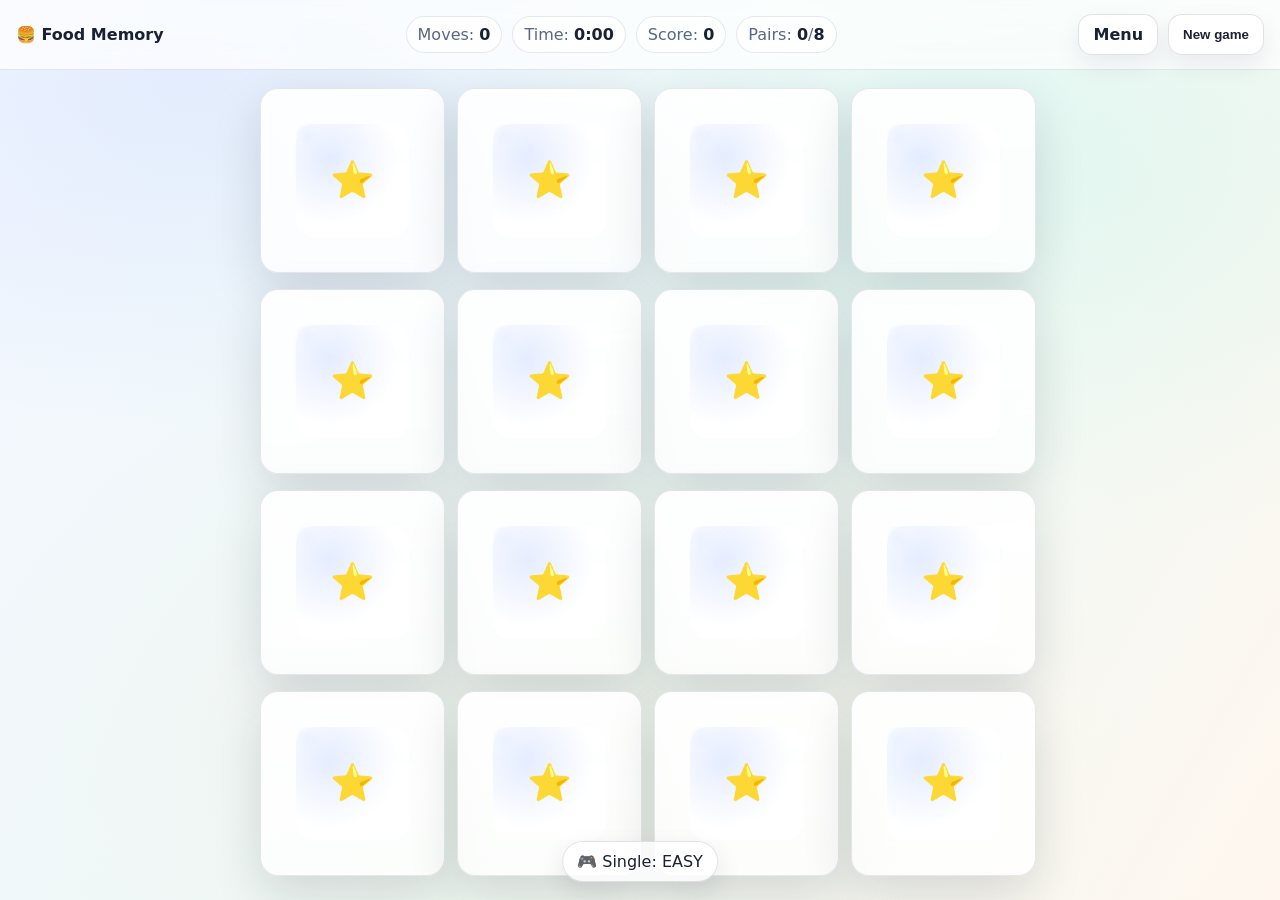
==== commit 166bb021: "Add files via upload" ====
--- a/game.html
+++ b/game.html
@@ -4,7 +4,7 @@
   <meta charset="utf-8" />
   <meta name="viewport" content="width=device-width,initial-scale=1" />
   <title>Food Memory – Game</title>
- <link rel="stylesheet" href="./style.css?v=50">
+ <link rel="stylesheet" href="./style.css?v=51">
 
 
 
--- a/style.css
+++ b/style.css
@@ -371,3 +371,34 @@
   box-shadow: var(--shadowSoft);
   z-index: 30;
 }
+/* === FIX FINAL: back blank (poză acoperită / invizibilă) === */
+.face.back{
+  position: absolute !important;
+  inset: 0 !important;
+  overflow: hidden !important;
+  border-radius: var(--r) !important;
+  background: linear-gradient(180deg, rgba(255,255,255,.95), rgba(255,255,255,.82)) !important;
+}
+
+/* badge-ul SUB poză */
+.face.back::before{
+  z-index: 1 !important;
+  pointer-events: none !important;
+}
+
+/* poza PESTE badge */
+.face.back img.food-img{
+  z-index: 2 !important;
+  opacity: 1 !important;
+  visibility: visible !important;
+  display: block !important;
+
+  position: absolute !important;
+  left: 50% !important;
+  top: 50% !important;
+  transform: translate(-50%, -50%) !important;
+
+  width: clamp(64px, 42%, 96px) !important;
+  height: clamp(64px, 42%, 96px) !important;
+  object-fit: contain !important;
+}
